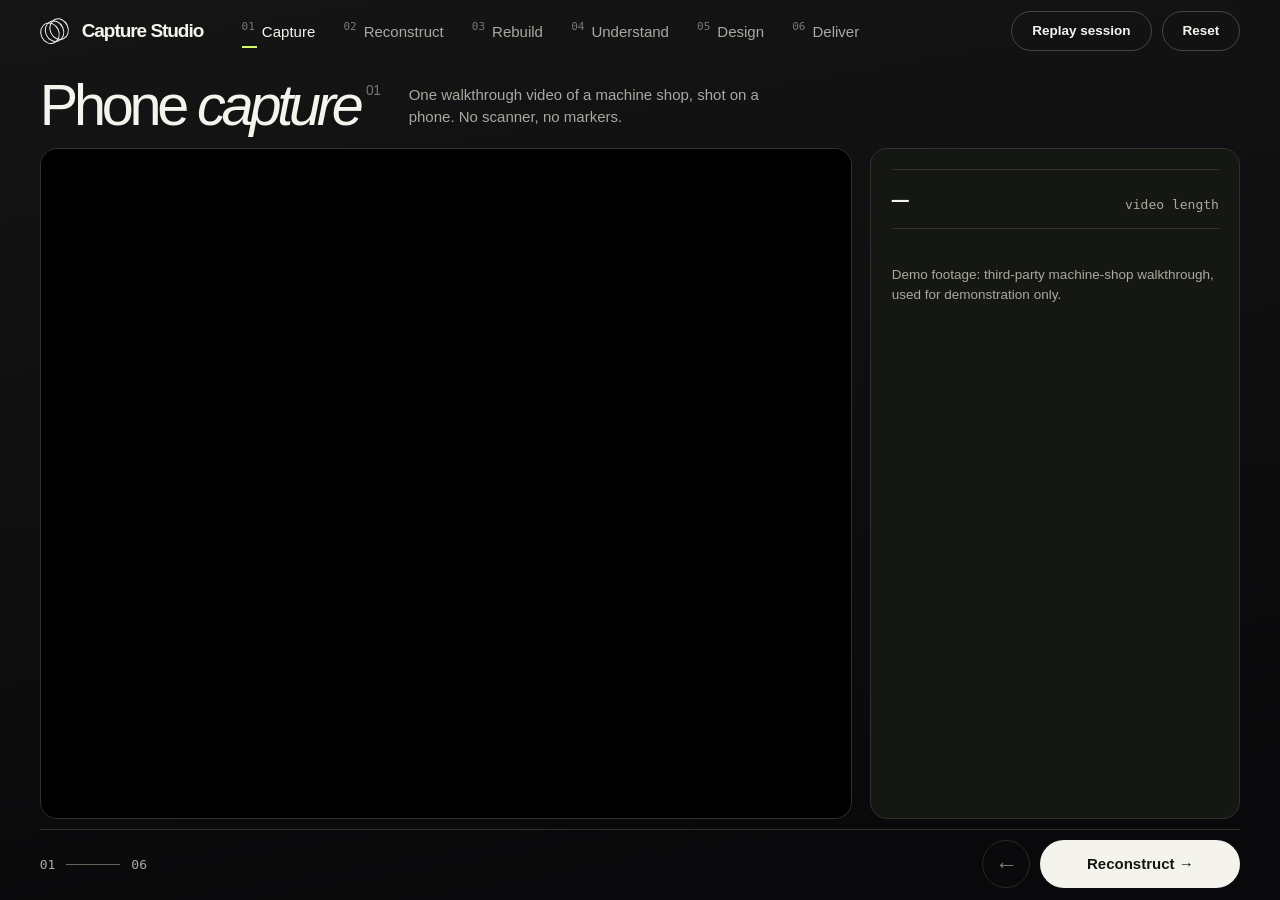
==== web/live/index.html @ 499f1ac0 "final" ====
<!doctype html>
<html lang="en">
<head>
  <meta charset="utf-8">
  <meta name="viewport" content="width=device-width, initial-scale=1">
  <meta name="color-scheme" content="dark">
  <link rel="icon" href="data:,">
  <title>Capture Studio · Live demo</title>
  <!-- Base look (tokens, masthead, wordmark, pill + round buttons, gallery controls) is the teammate's
       library.css, copied unchanged from github.com/deanhu0822/capture-studio (commit 7c7d5a0). -->
  <link rel="stylesheet" href="teammate/library.css">
  <link rel="stylesheet" href="live.css">
</head>
<body data-stage="capture">
  <header class="masthead">
    <a class="wordmark" href="#capture" aria-label="Capture Studio">
      <span class="studio-mark" aria-hidden="true"><b></b><b></b><b></b></span>
      Capture Studio
    </a>
    <nav id="stage-nav" aria-label="Demo stages">
      <a href="#capture" data-s="capture">Capture</a>
      <a href="#cloud" data-s="cloud">Reconstruct</a>
      <a href="#bim" data-s="bim">Rebuild</a>
      <a href="#explore" data-s="explore">Understand</a>
      <a href="#design" data-s="design">Design</a>
      <a href="#deliver" data-s="deliver">Deliver</a>
    </nav>
    <div class="mast-actions">
      <span id="agent-state" class="agent-state" hidden style="display:none" title="Inferred from changes in the project state"><i></i><span>Agent idle</span></span>
      <button id="btn-replay" class="button secondary" title="Replay the recorded agent session">Replay session</button>
      <button id="btn-reset" class="button secondary" title="Discard the design and refit the as-built model">Reset</button>
    </div>
  </header>

  <main id="main-content">
    <header class="stage-title">
      <h1 id="title"></h1>
      <p id="lede"></p>
    </header>

    <div class="bench">
      <section id="viewport" class="viewport" aria-label="Stage view">
        <canvas id="gl"></canvas>
        <video id="video" src="/data/site.mp4" muted playsinline loop preload="auto"></video>
        <div id="labels"></div>
        <div id="olabels"></div>
        <div id="tip" class="tip" hidden></div>
        <div id="info" class="info" hidden></div>
        <div id="viewsw" class="viewsw" role="group" aria-label="View">
          <button data-v="cloud" aria-pressed="false">Point cloud</button><button data-v="blend" aria-pressed="false">Blend</button><button data-v="model" aria-pressed="true">Model</button>
          <span class="sep"></span>
          <button id="sw-seg" aria-pressed="false">Segments</button><button id="sw-labels" aria-pressed="true">Labels</button>
        </div>
        <div id="vp-caption" class="vp-caption"><b id="vp-tag"></b><span></span></div>
        <div id="pills" class="pills">
          <span class="pill" id="p-code"><i></i>Code</span><span class="pill" id="p-safety"><i></i>Safety</span>
          <span class="pill" id="p-physics"><i></i>Physics</span><span class="pill" id="p-wishes"><i></i>Wishes</span>
        </div>
        <div id="wipe" class="wipe"><span class="wl">Scan</span><button id="wipe-knob" aria-label="Drag to compare scan and model">⟷</button><span class="wr">Model</span></div>
        <div id="vp-note" class="vp-note"></div>
        <div id="signoff" class="signoff" hidden>
          <div class="so-kicker">Sign-off needed · the agent is asking you</div>
          <p id="so-q"></p>
          <div id="so-opts" class="so-opts"></div>
          <div id="so-foot" class="so-foot"></div>
        </div>
        <div id="loading" class="loading">Loading scan…</div>
      </section>

      <aside id="inspector" class="inspector">
        <!-- 01 capture -->
        <div class="panel" data-for="capture">
          <div class="facts" id="cap-facts"></div>
          <div class="thumbs" id="thumbs"></div>
          <p class="fine">Demo footage: third-party machine-shop walkthrough, used for demonstration only.</p>
        </div>
        <!-- 02 reconstruct -->
        <div class="panel" data-for="cloud">
          <div class="facts" id="cloud-facts"></div>
          <p class="fine" id="cloud-fine"></p>
          <button class="button secondary" id="btn-recloud">↺ Replay reconstruction</button>
        </div>
        <!-- 03 rebuild -->
        <div class="panel" data-for="bim">
          <div class="facts" id="bim-facts"></div>
          <p class="fine" id="bim-fine"></p>
          <button class="button secondary" id="btn-rebim">↺ Rebuild again</button>
        </div>
        <!-- 04 understand -->
        <div class="panel" data-for="explore">
          <div class="facts" id="ex-facts"></div>
          <div class="ex-heroes" id="ex-heroes"></div>
          <p class="fine" id="ex-hint"></p>
          <div id="ex-sel" class="ex-sel"></div>
        </div>
        <!-- hero inspector (overrides the stage panel while open) -->
        <div class="panel panel-hero" id="hero">
          <div class="hero-head"><span class="mono-label">Generated 3D model · drag to orbit</span><button id="hero-close" class="link-btn">Close ×</button></div>
          <canvas id="hero-gl"></canvas>
          <h3 id="hero-title"></h3>
          <p id="hero-fn" class="fine"></p>
          <div id="hero-meta" class="hero-meta"></div>
          <div class="mono-label">Parts</div>
          <ul id="hero-parts" class="hero-parts"></ul>
          <form id="hero-form" class="brief">
            <label for="hero-prompt" class="mono-label">Edit this machine with the agent</label>
            <textarea id="hero-prompt" rows="2"></textarea>
            <div class="brief-actions"><button class="button primary" id="hero-send" type="submit">Send edit request →</button></div>
          </form>
        </div>
        <!-- 05 design -->
        <div class="panel panel-design" data-for="design">
          <form id="brief" class="brief">
            <label for="brief-text" class="mono-label">Request · click objects to reference them</label>
            <div id="mentions" class="mentions"></div>
            <textarea id="brief-text" rows="3">Add a CNC machining cell with a robot loader in the empty west bay, plus a tool rack. Keep a forklift aisle to the entrance.</textarea>
            <div id="suggest" class="suggest"></div>
            <div class="brief-actions">
              <button class="button primary big" id="btn-send" type="submit">Send to agent →</button>
              <button class="button secondary" id="btn-replay2" type="button">Replay recorded</button>
            </div>
          </form>
          <div id="hint" class="hint-card" hidden>
            <b>No agent activity yet.</b> Start the agent in a terminal:
            <code id="hint-cmd">source .venv/bin/activate &amp;&amp; python scripts/agent_gemini.py --watch --route auto</code>
            <span class="hint-actions"><button class="button secondary small" id="btn-copy" type="button">Copy command</button><button class="button secondary small" id="btn-replay3" type="button">Replay recorded instead</button></span>
          </div>
          <div id="scen-wrap" class="scen-wrap" hidden>
            <span class="mono-label">Pre-generated scenarios · instant, then replayed</span>
            <div id="scen" class="scen-row"></div>
          </div>
          <div class="tiers" title="Gemini model tiers, routed by task difficulty (agent_gemini.py --route auto)">
            <span class="mono-label">Gemini tiers · intelligence by task difficulty</span>
            <div class="tier-row">
              <span class="tier"><b>Carbon</b><small>plan · fix</small></span>
              <span class="tier"><b>Neon</b><small>edit</small></span>
              <span class="tier"><b>Argon</b><small>sign-off</small></span>
              <span class="tier"><b>Hydrogen</b><small>read · wrap up</small></span>
            </div>
          </div>
          <div class="feed-head"><span class="mono-label">Agent activity</span><span id="feed-src" class="mono-label dim"></span><button id="btn-skip" class="link-btn" hidden>Skip to end ▸▸</button></div>
          <ol id="feed" class="feed"></ol>
        </div>
        <!-- 06 deliver -->
        <div class="panel panel-deliver" data-for="deliver">
          <div class="checks" id="dl-checks"></div>
          <div class="dl-export">
            <button class="button primary big" id="btn-export">Export IFC package</button>
            <span id="export-status" class="fine"></span>
          </div>
          <ul id="files" class="files"></ul>
          <div class="mono-label">Next steps</div>
          <ol id="next" class="next"></ol>
          <div class="mono-label">Quantities · proposed work</div>
          <div id="qty" class="qty"></div>
        </div>
      </aside>
    </div>

    <footer class="controls">
      <div class="position"><span id="pos">01</span><span class="position-line" aria-hidden="true"></span><span id="pos-n">06</span></div>
      <div class="keys">← → or space</div>
      <div class="ctl-actions">
        <button id="btn-back" class="round-button" aria-label="Previous stage"><span aria-hidden="true">←</span></button>
        <button id="btn-next" class="button primary big">Next →</button>
      </div>
    </footer>
  </main>

  <div id="modal" class="modal" hidden>
    <div class="modal-card" role="dialog" aria-modal="true" aria-labelledby="modal-title">
      <h2 id="modal-title">Reset the demo?</h2>
      <p>This discards the current design and refits the as-built model from the scan (<code>fit_bim</code>, <code>reset_design: true</code>). The recorded session stays available through <em>Replay recorded session</em>.</p>
      <div class="modal-actions"><button class="button secondary" id="modal-no">Cancel</button><button class="button primary" id="modal-yes">Reset to as-built</button></div>
    </div>
  </div>
  <div id="toast" class="toast" role="status"></div>

  <script type="importmap">{ "imports": { "three": "/web/vendor/three.module.js" } }</script>
  <script type="module" src="live.js"></script>
</body>
</html>
---- web/live/teammate/library.css ----
:root {
  color-scheme: dark;
  --ink: #f4f3ec;
  --muted: #aaa99f;
  --dim: #77786f;
  --line: #30312e;
  --active-surface: #292b26;
  --ground: #090a09;
  --accent: #d6f869;
  --gutter: clamp(20px, 5.5vw, 96px);
  --photo-w: clamp(300px, 45vw, 800px);
  --photo-gap: clamp(36px, 4.8vw, 90px);
  --mono: "IBM Plex Mono", "SFMono-Regular", Consolas, monospace;
  font-family: Inter, "Helvetica Neue", Arial, sans-serif;
  background: var(--ground);
  color: var(--ink);
}
*, *::before, *::after { box-sizing: border-box; }
body { min-height: 100vh; min-height: 100svh; margin: 0; display: flex; flex-direction: column; }
[hidden] { display: none !important; }
a { color: inherit; text-decoration: none; }
button, input, select { font: inherit; }
button, summary, select { cursor: pointer; }
button { color: inherit; }
input, select { min-width: 0; }
button:disabled, select:disabled, input:disabled { opacity: .5; cursor: default; }
button:focus-visible, a:focus-visible, input:focus-visible, select:focus-visible, summary:focus-visible, .rail:focus-visible {
  outline: 2px solid var(--accent); outline-offset: 4px;
}
h1:focus, main:focus { outline: none; }
.sr-only, .skip:not(:focus) { position: absolute; width: 1px; height: 1px; padding: 0; margin: -1px; overflow: hidden; clip-path: inset(50%); white-space: nowrap; }
.skip:focus { position: fixed; z-index: 10; top: 12px; left: 16px; background: var(--ink); color: var(--ground); padding: 12px; }
.masthead, .footer { padding-inline: var(--gutter); display: flex; align-items: center; }
.masthead { min-height: 77px; gap: clamp(20px, 4vw, 75px); }
.wordmark { display: inline-flex; align-items: center; gap: 12px; font-size: 19px; font-weight: 620; letter-spacing: -.055em; white-space: nowrap; }
.studio-mark { display: block; width: 30px; height: 30px; position: relative; transform: rotate(-24deg); }
.studio-mark b { position: absolute; inset: 4px 11px 4px 0; display: block; border: 1.8px solid var(--ink); border-radius: 50%; }
.studio-mark b:nth-child(2) { transform: translateX(5px); }
.studio-mark b:nth-child(3) { transform: translateX(10px); }
.masthead nav { display: flex; gap: 28px; align-self: stretch; align-items: stretch; }
.masthead nav a { display: inline-flex; align-items: center; font-size: 13px; color: var(--muted); position: relative; white-space: nowrap; }
.masthead nav a[aria-current="page"], .masthead nav a:hover { color: var(--ink); }
.masthead nav a[aria-current="page"]::after { content: ""; height: 2px; width: 15px; background: var(--accent); position: absolute; bottom: 14px; left: 0; }
.button { display: inline-flex; align-items: center; justify-content: center; gap: 8px; border-radius: 100px; min-height: 42px; padding: 0 20px; border: 1px solid transparent; font-size: 13px; font-weight: 550; line-height: 1.2; }
.primary { background: var(--ink); color: #151613; }
.primary:hover { background: var(--accent); }
.secondary { border-color: #454640; background: transparent; color: var(--ink); }
.secondary:hover { border-color: #aaa; }
.new-capture { margin-left: auto; }
.new-capture span { font-size: 20px; line-height: .8; font-weight: 400; }
main { flex: 1; min-width: 0; }
.page-head, .inner-page { margin-inline: var(--gutter); }
.page-head, .saved-heading { display: flex; justify-content: space-between; gap: 25px; align-items: flex-end; }
.home-head { padding-top: clamp(40px, 7vh, 90px); padding-bottom: clamp(30px, 5.7vh, 64px); }
h1, h2, p { margin: 0; }
h1 { font-weight: 460; font-size: clamp(52px, 6.35vw, 104px); line-height: 1.03; letter-spacing: -.073em; }
h1 em { font-weight: 380; }
.page-head p, .inner-page h1 + p, .editor-heading p { margin-top: 14px; color: var(--muted); font-size: 15px; line-height: 1.55; }
.view-switch { display: inline-flex; border: 1px solid var(--line); border-radius: 99px; padding: 3px; flex: none; gap: 2px; align-self: flex-end; }
.view-switch button { border: 0; border-radius: 99px; padding: 8px 13px; background: transparent; color: #a9aaa1; font-size: 12px; display: flex; align-items: center; gap: 7px; }
.view-switch button[aria-pressed="true"] { background: var(--active-surface); color: var(--ink); }
.gallery-icon, .list-icon { display: inline-block; width: 12px; height: 9px; }
.gallery-icon { border: 1px solid currentColor; border-radius: 6px; }
.list-icon { height: 8px; border-block: 1px solid currentColor; position: relative; }
.list-icon::after { content: ""; position: absolute; top: 2.5px; left: 0; right: 0; border-top: 1px solid currentColor; }
.rail { display: flex; align-items: flex-start; gap: var(--photo-gap); padding: 6px calc((100% - var(--photo-w)) / 2) 5px; overflow-x: auto; scroll-snap-type: x mandatory; scrollbar-width: none; overscroll-behavior-x: contain; }
.rail::-webkit-scrollbar { display: none; }
.rail:focus-visible { outline-offset: -3px; }
.plate { width: var(--photo-w); flex: 0 0 var(--photo-w); position: relative; text-align: center; scroll-snap-align: center; }
.plate::before { content: ""; position: absolute; left: calc(var(--photo-gap) / -2); top: 25px; bottom: 48px; width: 1px; background: #41433d; }
.plate-no { display: block; width: max-content; margin-left: calc(var(--photo-gap) / -2); transform: translateX(-50%); margin-bottom: 11px; color: #b8bab0; font: 10px/1.2 var(--mono); letter-spacing: .06em; }
.plate-link { display: block; border-radius: 4px; padding-bottom: 4px; }
.cover { display: block; width: 100%; aspect-ratio: 2.12; border-radius: 100vmax; overflow: hidden; background: #252623; transform: scaleY(var(--stretch,1)); }
.cover img { display: block; height: 100%; width: 100%; object-fit: cover; transform: translateX(var(--parallax,0px)) scale(1.07); transition: filter .25s ease; }
.plate:not(.selected) .cover img { filter: brightness(.83); }
.plate-link:hover .cover img, .plate-link:focus-visible .cover img { filter: brightness(1.06); }
.plate-title { display: inline-flex; flex-wrap: wrap; align-items: baseline; justify-content: center; column-gap: .26em; margin-top: 18px; font-size: clamp(17px, 1.52vw, 27px); line-height: 1.2; text-transform: uppercase; letter-spacing: -.04em; color: #b3b4aa; }
.selected .plate-title, .plate-link:hover .plate-title { color: var(--ink); }
.open-arrow { margin-left: 3px; font-size: .77em; color: #abad9f; }
.gallery-controls { display: flex; align-items: center; justify-content: space-between; margin: clamp(24px, 4.2vh, 54px) var(--gutter) clamp(26px, 5vh, 64px); padding-top: 18px; border-top: 1px solid var(--line); }
.position { color: var(--muted); font: 12px/1 var(--mono); display: inline-flex; align-items: center; gap: 11px; }
#position { color: var(--ink); }
.position-line { width: 54px; height: 1px; background: #62645a; }
.gallery-actions { display: flex; gap: 8px; align-items: center; }
.play { border: 0; background: none; display: flex; align-items: center; gap: 8px; color: var(--muted); padding: 12px; margin-right: 8px; font-size: 13px; }
.play:hover { color: var(--ink); }
.play-icon { width: 0; height: 0; border-top: 4px solid transparent; border-bottom: 4px solid transparent; border-left: 6px solid currentColor; }
.play[aria-pressed="true"] .play-icon { width: 7px; height: 9px; border: none; border-inline: 2px solid currentColor; }
.round-button { width: 44px; height: 44px; border: 1px solid #484a43; background: transparent; border-radius: 50%; padding: 0; display: grid; place-items: center; font-size: 23px; line-height: 1; }
.round-button:hover { background: var(--ink); border-color: var(--ink); color: var(--ground); }
.footer { min-height: 62px; border-top: 1px solid var(--line); justify-content: space-between; gap: 20px; font-size: 11px; color: #a7a89e; }
.footer a:hover { color: var(--ink); text-decoration: underline; }
.collection-index { margin: 0 var(--gutter) 48px; }
.index-row, .record-row { display: flex; gap: 20px; align-items: center; padding: 15px 2px; min-height: 68px; border-top: 1px solid var(--line); }
.index-row:last-child, .record-row:last-child { border-bottom: 1px solid var(--line); }
.index-row:hover, .record-row:hover { background: #131511; }
.index-num, .count, .record-meta { font: 11px/1.4 var(--mono); color: var(--muted); }
.index-row img { width: 106px; aspect-ratio: 2.1; border-radius: 99px; object-fit: cover; }
.index-name { font-size: clamp(17px,2vw,32px); letter-spacing: -.04em; }
.row-arrow { flex: none; margin-left: auto; color: var(--muted); font-size: 21px; }
.inner-page { padding-block: 36px 55px; }
.back { display: inline-block; margin-bottom: 32px; font-size: 13px; color: var(--muted); }
.back:hover { color: var(--ink); }
.collection-intro { display: flex; align-items: center; gap: 30px; justify-content: space-between; margin-bottom: 48px; }
.collection-intro h1 { max-width: 16ch; font-size: clamp(43px, 5.2vw, 82px); }
.collection-intro p { max-width: 54ch; }
.collection-intro img { width: 29%; max-width: 390px; aspect-ratio: 2.12; object-fit: cover; border-radius: 99em; }
.section-heading { display: flex; gap: 14px; align-items: center; margin-bottom: 18px; }
h2 { font-size: 23px; font-weight: 500; letter-spacing: -.04em; }
.saved-heading { margin-block: 20px 40px; }
.search { display: flex; gap: 8px; align-items: center; border: 1px solid #474941; border-radius: 99px; padding: 9px 14px; }
.search input { background: none; border: 0; color: var(--ink); width: 175px; font-size: 14px; }
.empty { padding: 30px 0; border-block: 1px solid var(--line); }
.empty p { color: var(--muted); margin: 0 0 18px; line-height: 1.5; }
.record-thumb { width: 82px; height: 52px; object-fit: cover; border-radius: 6px; background: #282a24; }
.record-body { display: grid; gap: 5px; min-width: 0; }
.record-title { font-size: 18px; font-weight: 500; overflow-wrap: anywhere; }
.record-meta { font-size: 11px; }
.record-time { color: var(--muted); font-size: 12px; margin-left: auto; white-space: nowrap; }
.record-row .row-arrow { margin-left: 5px; }
.editor { max-width: 990px; }
.editor h1 { font-size: clamp(46px,5vw,74px); }
.editor-heading { margin-bottom: 25px; }
.settings-grid, .measurement-grid { display: grid; gap: 16px; margin-block: 13px; }
.settings-grid { grid-template-columns: repeat(2,minmax(0,1fr)); }
.measurement-grid { grid-template-columns: 2fr 1fr 1fr; }
.editor label { display: grid; align-content: start; gap: 7px; color: #d6d8cd; font-size: 13px; }
.editor input, .editor select { border: 1px solid #484b41; border-radius: 7px; background: #161813; padding: 10px 12px; color: var(--ink); font-size: 14px; width: 100%; }
.editor input[type="file"] { padding: 7px; }
.editor input::file-selector-button { border: 0; padding: 5px 11px; border-radius: 4px; background: #32352b; color: var(--ink); margin-right: 9px; }
.hint, details p { color: var(--muted); font-size: 13px; line-height: 1.55; }
.editor details { border-block: 1px solid var(--line); padding-block: 14px; font-size: 13px; margin-block: 20px; }
.editor details p { margin-top: 10px; max-width: 90ch; }
.mark-tools, .edit-actions { display: flex; gap: 12px; flex-wrap: wrap; align-items: end; }
.mark-tools { margin: 16px 0; }
canvas { display: block; width: auto; height: auto; max-width: 100%; max-height: 65vh; cursor: crosshair; }
.edit-actions { margin-top: 23px; align-items: center; }
#status { font-size: 13px; color: var(--muted); line-height: 1.4; }
@media (min-width: 721px) and (max-height: 820px) {
  :root { --photo-w: min(45vw,83vh); }
  .masthead { min-height: 64px; }
  .home-head { padding-block: clamp(20px,4.4vh,36px) 22px; }
  .home-head h1 { font-size: clamp(56px,5.9vw,84px); }
  .home-head p { margin-top: 9px; }
  .gallery-controls { margin-block: 19px 23px; padding-top: 12px; }
  .footer { min-height: 50px; }
}
@media (max-width: 720px) {
  :root { --photo-w: min(76vw, 520px); --photo-gap: 28px; }
  .masthead { min-height: 64px; gap: 18px; flex-wrap: wrap; padding-block: 13px 0; }
  .wordmark { font-size: 17px; gap: 8px; }
  .masthead nav { order: 3; flex-basis: 100%; align-items: center; gap: 20px; }
  .masthead nav a { padding: 2px 0 12px; }
  .masthead nav a[aria-current="page"]::after { bottom: 0; }
  .new-capture { min-height: 36px; padding-inline: 13px; font-size: 12px; }
  .home-head { flex-direction: column; align-items: flex-start; gap: 20px; padding-block: 35px 23px; }
  .view-switch { align-self: flex-start; }
  .page-head p, .inner-page h1 + p { font-size: 14px; }
  .plate-no { font-size: 9px; }
  .plate-title { margin-top: 13px; }
  .gallery-controls { margin-top: 24px; }
  .index-row, .record-row { gap: 12px; }
  .index-row img { width: 62px; }
  .footer { min-height: 58px; font-size: 10px; }
  .saved-heading, .collection-intro { flex-direction: column; align-items: flex-start; }
  .collection-intro { gap: 16px; margin-bottom: 28px; }
  .collection-intro img { width: 60%; }
  .record-time { display: none; }
  .record-row .row-arrow { margin-left: auto; }
  .measurement-grid, .settings-grid { grid-template-columns: 1fr 1fr; }
  .measurement-grid label:first-child, .files-grid label { grid-column: 1 / -1; }
}
@media (max-width: 390px) {
  .settings-grid { grid-template-columns: 1fr; }
  .footer { flex-wrap: wrap; padding-block: 12px; gap: 8px; }
  .index-row img { width: 48px; }
}
@media (prefers-reduced-motion: reduce) {
  .cover, .cover img { transform: none; transition: none; }
}

.asset-tools,.asset-sources {display:flex;align-items:center;gap:14px;flex-wrap:wrap;margin:16px 0}
.asset-tools select {background:#181a17;color:var(--ink);border:1px solid var(--line);border-radius:6px;padding:8px}
.asset-format {font:12px var(--mono);color:var(--muted);overflow-wrap:anywhere}
.asset-sources {display:block;margin:0 0 12px;padding:5px 0;color:var(--muted);font-size:13px}
.asset-sources button {margin:7px 7px 0 0}
#saved-records .record-title {overflow-wrap:anywhere}
---- web/live/live.css ----
/* Capture Studio · live demo console.
   Sits on top of teammate/library.css (copied unchanged from github.com/deanhu0822/capture-studio):
   same tokens (--ink, --muted, --line, --accent lime), wordmark, pill buttons, round buttons, mono labels.
   Sizes are bumped for a projector / screen share. */
:root {
  --gutter: clamp(20px, 3.1vw, 60px);
  --panel: #151713;
  --stage: #121611;
  --ok: #d6f869;          /* teammate accent */
  --cyan: #67c8dc;        /* teammate stage icon colour */
  --mint: #abddbc;        /* teammate editable-object box */
  --bad: #ff6f61;
  --hold: #f4bf4f;
  --ease: cubic-bezier(.2, .75, .25, 1);
}
html, body { height: 100%; }
body { height: 100svh; overflow: hidden; background: linear-gradient(170deg, #151516, #09090b 88%); }
main { display: flex; flex-direction: column; min-height: 0; flex: 1; }
code { font: .92em var(--mono); color: var(--ink); }

/* ---------------------------------------------------------------- masthead */
.masthead { min-height: 72px; gap: clamp(20px, 3vw, 56px); }
.masthead nav { gap: clamp(18px, 2.2vw, 36px); }
.masthead nav a { font-size: 15px; gap: 7px; }
.masthead nav a::before { content: attr(data-n); font: 11px var(--mono); color: var(--dim); align-self: center; transform: translateY(-5px); }
.masthead nav a.done { color: #cfcfc6; }
.mast-actions { margin-left: auto; display: flex; align-items: center; gap: 10px; }
.mast-actions .button { min-height: 40px; font-size: 13.5px; }
.agent-state { display: inline-flex; align-items: center; gap: 9px; padding: 9px 15px; border: 1px solid var(--line); border-radius: 99px;
  font-size: 13.5px; color: var(--muted); white-space: nowrap; margin-right: 6px; }
.agent-state i { width: 9px; height: 9px; border-radius: 50%; background: #4a4c46; transition: background .3s, box-shadow .3s; }
.agent-state.working { color: var(--ink); border-color: #d6f86966; }
.agent-state.working i { background: var(--ok); box-shadow: 0 0 10px var(--ok); animation: beat 1.2s ease-in-out infinite; }
.agent-state.waiting { color: var(--ink); border-color: #f4bf4f77; }
.agent-state.waiting i { background: var(--hold); box-shadow: 0 0 10px var(--hold); }
.agent-state.missing { color: var(--ink); border-color: #ff6f6166; }
.agent-state.missing i { background: var(--bad); }
.agent-state.replay i { background: var(--cyan); box-shadow: 0 0 10px var(--cyan); }
@keyframes beat { 50% { opacity: .35; } }

/* ---------------------------------------------------------------- stage title (teammate h1: tight, italic em) */
.stage-title { margin: clamp(6px, 1.6vh, 22px) var(--gutter) clamp(12px, 2vh, 24px); display: flex; align-items: flex-end; gap: 28px; min-height: 0; }
.stage-title h1 { font-size: clamp(40px, min(4.5vw, 7.6vh), 86px); white-space: nowrap; }
.stage-title h1 sup { font-size: .24em; letter-spacing: -.02em; color: var(--dim); margin-left: .45em; vertical-align: top; position: relative; top: .5em; font-weight: 500; }
.stage-title p { color: var(--muted); font-size: clamp(15px, 1.05vw, 19px); line-height: 1.45; max-width: 46ch; padding-bottom: .55em; }
.stage-title h1.fresh, .stage-title p.fresh { animation: rise .55s var(--ease); }
@keyframes rise { from { opacity: 0; transform: translateY(12px); } to { opacity: 1; transform: none; } }

/* ---------------------------------------------------------------- bench: viewport | inspector (teammate workbench) */
.bench { flex: 1; min-height: 0; display: grid; grid-template-columns: minmax(0, 1fr) clamp(370px, 27vw, 510px); gap: 18px; margin-inline: var(--gutter); }
.viewport { position: relative; overflow: hidden; border: 1px solid var(--line); border-radius: 17px; min-height: 0;
  background: radial-gradient(120% 90% at 50% 35%, #1d2620 0%, #121611 55%, #0c0e0c 100%); }
#gl { position: absolute; inset: 0; width: 100%; height: 100%; max-height: none; max-width: none; display: block; cursor: default; }
#video { position: absolute; z-index: 3; background: #000; transition: all .9s var(--ease); object-fit: cover;
  left: 0; top: 0; width: 100%; height: 100%; border-radius: 0; }
body[data-stage="cloud"] #video { left: 18px; top: auto; bottom: 18px; width: clamp(220px, 19%, 340px); height: auto; aspect-ratio: 16 / 9.08;
  border-radius: 12px; box-shadow: 0 14px 40px #000c; border: 1px solid #ffffff22; }
body:not([data-stage="capture"]):not([data-stage="cloud"]) #video { opacity: 0; pointer-events: none; left: 18px; top: auto; bottom: 18px; width: 240px; height: 135px; }

.loading { position: absolute; inset: 0; display: grid; place-items: center; color: var(--muted); font: 14px var(--mono); z-index: 2; pointer-events: none; transition: opacity .4s; }
.loading.off { opacity: 0; }

.vp-caption { position: absolute; z-index: 5; top: 16px; left: 16px; display: flex; align-items: center; gap: 10px; max-width: calc(100% - 32px);
  padding: 7px 18px 7px 7px; border-radius: 99px; background: #0b0c0bd0; border: 1px solid var(--line); backdrop-filter: blur(8px);
  font-size: clamp(15px, 1vw, 18px); font-weight: 520; letter-spacing: -.01em; white-space: nowrap; transition: opacity .3s; }
.vp-caption b { font: 600 11.5px/1 var(--mono); letter-spacing: .02em; padding: 6px 10px; border-radius: 99px; background: var(--ink); color: #151613; }
.vp-caption span { overflow: hidden; text-overflow: ellipsis; display: block; min-width: 0; }
.vp-caption span.fresh { animation: rise .45s var(--ease); }
.vp-caption:has(span:empty) { opacity: 0; }
body[data-stage="capture"] .vp-caption { opacity: 0; }
body:not([data-stage="design"]):not([data-stage="deliver"]) .pills { opacity: 0; pointer-events: none; }
body[data-stage="design"] .vp-caption, body[data-stage="deliver"] .vp-caption { max-width: calc(100% - 500px); }

.pills { position: absolute; z-index: 5; top: 16px; right: 16px; display: flex; gap: 8px; transition: opacity .3s; }
.pill { display: inline-flex; align-items: center; gap: 8px; padding: 8px 14px; border-radius: 99px; border: 1px solid var(--line);
  background: #0b0c0bd0; color: var(--muted); font-size: 14px; font-weight: 560; backdrop-filter: blur(8px); }
.pill i { width: 9px; height: 9px; border-radius: 50%; background: #4a4c46; transition: background .3s, box-shadow .3s; }
.pill.ok { color: var(--ink); } .pill.ok i { background: var(--ok); box-shadow: 0 0 10px var(--ok); }
.pill.bad { color: var(--ink); border-color: #ff6f6177; } .pill.bad i { background: var(--bad); box-shadow: 0 0 10px var(--bad); }
.pill.hold { color: var(--ink); border-color: #f4bf4f77; } .pill.hold i { background: var(--hold); box-shadow: 0 0 10px var(--hold); }
.pill.flip { animation: flip .6s var(--ease); }
@keyframes flip { 35% { transform: scale(1.13); } }

#labels { position: absolute; inset: 0; pointer-events: none; z-index: 4; overflow: hidden; }
.label { position: absolute; transform: translate(-50%, -50%); font-size: 15px; font-weight: 600; text-align: center; letter-spacing: -.02em;
  text-shadow: 0 1px 6px #000, 0 0 2px #000; white-space: nowrap; animation: rise .5s var(--ease); }
.label small { display: block; font: 12px var(--mono); color: #d0d0c8; }
body:not([data-stage="design"]):not([data-stage="deliver"]) #labels { display: none; }

.wipe { position: absolute; z-index: 5; top: 0; bottom: 0; width: 2px; margin-left: -1px; background: var(--ink); box-shadow: 0 0 14px #fff8; opacity: 0; pointer-events: none; transition: opacity .3s; }
.wipe.on { opacity: 1; }
.wipe span { position: absolute; top: 70px; font: 600 12px var(--mono); padding: 6px 11px; border-radius: 99px; background: #0b0c0bd0; border: 1px solid var(--line); white-space: nowrap; }
.wipe .wl { right: 14px; } .wipe .wr { left: 14px; color: var(--ok); }
.wipe button { position: absolute; top: 50%; left: 50%; transform: translate(-50%, -50%); width: 46px; height: 46px; border-radius: 50%; border: 0;
  background: var(--ink); color: #151613; font-size: 20px; pointer-events: auto; cursor: ew-resize; box-shadow: 0 6px 20px #000a; }
.wipe:not(.on) button { pointer-events: none; }

.vp-note { position: absolute; z-index: 5; right: 16px; bottom: 14px; font: 12.5px var(--mono); color: var(--muted); text-align: right;
  background: #0b0c0bb0; padding: 6px 11px; border-radius: 99px; pointer-events: none; }
.vp-note:empty { display: none; }

/* sign-off card: the human-in-the-loop moment, big and central */
.signoff { position: absolute; z-index: 8; left: 50%; bottom: 78px; transform: translateX(-50%); width: min(720px, calc(100% - 40px));
  padding: 22px 26px 20px; border-radius: 17px; background: #17150ef2; border: 1px solid var(--hold); box-shadow: 0 24px 70px #000d;
  animation: pop .55s var(--ease); }
@keyframes pop { from { opacity: 0; transform: translate(-50%, 18px) scale(.97); } to { opacity: 1; transform: translate(-50%, 0); } }
.so-kicker { font: 600 12.5px var(--mono); color: var(--hold); margin-bottom: 9px; }
.signoff p { font-size: clamp(18px, 1.25vw, 23px); line-height: 1.35; letter-spacing: -.02em; margin-bottom: 16px; }
.so-opts { display: flex; gap: 10px; flex-wrap: wrap; }
.so-opts .button { min-height: 50px; padding: 0 26px; font-size: 16px; }
.so-opts .button.primary { background: var(--hold); color: #17150e; }
.so-opts .button.primary:hover { background: var(--ok); }
.so-opts .button.hit { transform: scale(.95); }
.so-foot { margin-top: 10px; font-size: 13px; color: var(--muted); min-height: 1em; }
.so-foot:empty { display: none; }

/* ---------------------------------------------------------------- inspector (teammate .inspector) */
.inspector { background: var(--panel); border: 1px solid var(--line); border-radius: 17px; padding: clamp(18px, 1.6vw, 30px); min-height: 0; overflow: hidden; display: flex; flex-direction: column; }
.panel { display: none; flex-direction: column; gap: clamp(14px, 2vh, 22px); min-height: 0; flex: 1; }
body[data-stage="capture"] .panel[data-for="capture"], body[data-stage="cloud"] .panel[data-for="cloud"], body[data-stage="bim"] .panel[data-for="bim"],
body[data-stage="explore"] .panel[data-for="explore"], body[data-stage="design"] .panel[data-for="design"], body[data-stage="deliver"] .panel[data-for="deliver"] { display: flex; animation: rise .45s var(--ease); }
.mono-label { font: 12.5px/1.4 var(--mono); color: var(--muted); }
.mono-label.dim { color: var(--dim); }
.fine { color: var(--muted); font-size: 13.5px; line-height: 1.5; }
.panel > .button { align-self: flex-start; }

.facts { display: grid; gap: 0; }
.fact { display: flex; align-items: baseline; justify-content: space-between; gap: 14px; padding: clamp(10px, 1.5vh, 16px) 0; border-top: 1px solid var(--line); }
.fact:last-child { border-bottom: 1px solid var(--line); }
.fact b { font-size: clamp(28px, min(2.4vw, 4.4vh), 46px); font-weight: 460; letter-spacing: -.055em; line-height: 1; font-variant-numeric: tabular-nums; white-space: nowrap; }
.fact b small { font-size: .5em; letter-spacing: -.02em; color: var(--muted); margin-left: .2em; font-weight: 450; }
.fact span { font: 13px/1.35 var(--mono); color: var(--muted); text-align: right; }
.fact.hl b { color: var(--ok); }

.thumbs { display: grid; grid-template-columns: repeat(3, 1fr); gap: 10px; }
.thumbs button { border: 0; padding: 0; background: #252623; border-radius: 99em; overflow: hidden; aspect-ratio: 2.12; display: block; }
.thumbs img { width: 100%; height: 100%; object-fit: cover; display: block; filter: brightness(.85); transition: filter .25s; }
.thumbs button:hover img { filter: brightness(1.06); }

/* design panel */
.panel-design { gap: clamp(12px, 1.6vh, 18px); }
.brief { display: grid; gap: 9px; }
.brief textarea { resize: none; width: 100%; border: 1px solid #474c43; border-radius: 12px; background: #0e100e; color: var(--ink);
  padding: 12px 14px; font: 16px/1.45 Inter, "Helvetica Neue", Arial, sans-serif; letter-spacing: -.01em; }
.brief textarea:focus { outline: 2px solid var(--accent); outline-offset: 1px; }
.brief-actions { display: flex; gap: 10px; flex-wrap: wrap; }
.button.big { min-height: 48px; padding: 0 24px; font-size: 15px; }
.button.small { min-height: 34px; padding: 0 14px; font-size: 12.5px; }
.button:disabled { opacity: .45; }
.brief.sent textarea { color: var(--muted); }

.hint-card { border: 1px solid #ff6f6166; background: #1c1210; border-radius: 12px; padding: 12px 14px; font-size: 14px; line-height: 1.45; display: grid; gap: 8px; }
.hint-card code { display: block; padding: 8px 10px; background: #0b0c0b; border-radius: 7px; font-size: 12.5px; overflow-wrap: anywhere; user-select: all; }
.hint-actions { display: flex; gap: 8px; flex-wrap: wrap; }

.tiers { display: grid; gap: 8px; }
.tier-row { display: grid; grid-template-columns: repeat(4, 1fr); gap: 6px; }
.tier { display: grid; gap: 2px; padding: 8px 10px; border: 1px solid var(--line); border-radius: 12px; background: #10120f; }
.tier b { font-size: 14px; font-weight: 600; letter-spacing: -.02em; }
.tier small { font: 11px var(--mono); color: var(--muted); }
.tier:first-child b { color: var(--ok); }

.feed-head { display: flex; align-items: baseline; gap: 10px; margin-bottom: -6px; }
.link-btn { margin-left: auto; border: 0; background: none; color: var(--ink); font-size: 13px; padding: 0; text-decoration: underline; text-underline-offset: 3px; }
.feed { list-style: none; margin: 0; padding: 0; overflow-y: auto; min-height: 0; flex: 1; scrollbar-width: thin; scrollbar-color: #3a3c37 transparent; mask-image: linear-gradient(transparent 0, #000 22px); }
.feed:empty::before { content: attr(data-empty); display: block; color: var(--dim); font-size: 14px; line-height: 1.5; padding: 16px 0; }
.feed li { display: grid; grid-template-columns: 22px 1fr auto; gap: 10px; align-items: baseline; padding: 9px 2px; border-top: 1px solid var(--line); font-size: 15px; line-height: 1.35; animation: rise .4s var(--ease); }
.feed li:first-child { border-top: 0; }
.feed li i { width: 9px; height: 9px; border-radius: 50%; background: #5c5e57; justify-self: center; transform: translateY(-1px); }
.feed li small { font: 11.5px var(--mono); color: var(--dim); white-space: nowrap; }
.feed li.now { color: var(--ink); }
.feed li.now i { background: var(--ink); box-shadow: 0 0 0 4px #f4f3ec22; }
.feed li.ok i { background: var(--ok); } .feed li.bad i { background: var(--bad); } .feed li.hold i { background: var(--hold); }
.feed li.you { color: var(--ink); } .feed li.you i { background: var(--cyan); }
.feed li.you span::before { content: "You · "; color: var(--cyan); font-weight: 600; }
.feed li.ask span::before { content: "Agent asks · "; color: var(--hold); font-weight: 600; }
.feed li.ask i { background: var(--hold); }
.feed li.note { color: var(--muted); font-style: italic; }
.feed li.done span { color: #c9c9c0; }

/* deliver panel */
.panel-deliver { overflow-y: auto; scrollbar-width: thin; scrollbar-color: #3a3c37 transparent; gap: 14px; }
.checks { display: flex; flex-wrap: wrap; gap: 8px; }
.checks .pill { background: #10120f; }
.dl-export { display: flex; align-items: center; gap: 14px; flex-wrap: wrap; }
.files { list-style: none; margin: 0; padding: 0; display: grid; gap: 0; }
.files:empty { display: none; }
.files li a { display: flex; align-items: center; gap: 12px; padding: 10px 2px; border-top: 1px solid var(--line); font-size: 15px; }
.files li:last-child a { border-bottom: 1px solid var(--line); }
.files li a:hover { background: #1b1d18; }
.files li a b { font: 600 11px var(--mono); padding: 4px 8px; border-radius: 99px; background: var(--ink); color: #151613; min-width: 54px; text-align: center; }
.files li a small { margin-left: auto; font: 12px var(--mono); color: var(--muted); }
.next { margin: 0; padding-left: 22px; display: grid; gap: 8px; }
.next li { font-size: 15px; line-height: 1.35; }
.next li small { display: block; font: 12px var(--mono); color: var(--muted); margin-top: 2px; }
.next:empty::before { content: "No next steps published yet."; color: var(--dim); font-size: 14px; margin-left: -22px; }
.qty { display: grid; gap: 0; }
.qty .row { display: flex; justify-content: space-between; gap: 10px; padding: 6px 0; border-top: 1px solid var(--line); font-size: 14px; }
.qty .row span { font: 13px var(--mono); color: var(--muted); }
.qty .total { font-size: clamp(26px, 2vw, 38px); letter-spacing: -.05em; font-weight: 460; padding: 2px 0 8px; }
.qty .total small { font-size: 13px; letter-spacing: 0; color: var(--muted); margin-left: 8px; font: 12.5px var(--mono); }

/* ---------------------------------------------------------------- bottom controls (teammate gallery controls) */
.controls { display: flex; align-items: center; justify-content: space-between; gap: 20px; margin: 14px var(--gutter) 16px; padding-top: 14px; border-top: 1px solid var(--line); }
.controls .position { font-size: 13px; }
.keys { font: 12px var(--mono); color: var(--dim); }
.ctl-actions { display: flex; gap: 10px; align-items: center; }
.ctl-actions .round-button { width: 48px; height: 48px; }
#btn-next { min-width: 200px; }

/* ---------------------------------------------------------------- modal + toast */
.modal { position: fixed; inset: 0; z-index: 50; background: #000a; display: grid; place-items: center; backdrop-filter: blur(4px); }
.modal-card { width: min(560px, calc(100% - 40px)); background: var(--panel); border: 1px solid var(--line); border-radius: 17px; padding: 30px; display: grid; gap: 16px; }
.modal-card p { color: var(--muted); line-height: 1.55; font-size: 15px; }
.modal-actions { display: flex; justify-content: flex-end; gap: 10px; }
.toast { position: fixed; z-index: 60; left: 50%; bottom: 92px; transform: translate(-50%, 10px); padding: 11px 20px; border-radius: 99px; background: var(--ink); color: #151613;
  font-size: 14px; font-weight: 560; opacity: 0; pointer-events: none; transition: all .3s var(--ease); }
.toast.on { opacity: 1; transform: translate(-50%, 0); }
.toast.bad { background: var(--bad); }

@media (max-height: 940px) {
  .masthead { min-height: 62px; }
  .stage-title { margin-bottom: 12px; }
  .tier { padding: 6px 9px; }
  .feed li { padding: 7px 2px; font-size: 14px; }
  .controls { margin-block: 10px 12px; padding-top: 10px; }
}
@media (max-width: 1280px) {
  .keys { display: none; }
  .agent-state { display: none; }
}
@media (prefers-reduced-motion: reduce) { *, *::before, *::after { animation: none !important; transition: none !important; } }

/* ---------------------------------------------------------------- explore: view switch, tooltip, info card, object labels */
.viewsw { position: absolute; z-index: 6; left: 16px; bottom: 16px; display: inline-flex; align-items: center; gap: 2px; padding: 4px; border: 1px solid var(--line);
  border-radius: 99px; background: #0b0c0bd8; backdrop-filter: blur(8px); }
.viewsw button { border: 0; border-radius: 99px; padding: 9px 15px; background: transparent; color: #b4b5ab; font-size: 14px; font-weight: 520; }
.viewsw button[aria-pressed="true"] { background: var(--active-surface); color: var(--ink); }
.viewsw #sw-seg[aria-pressed="true"], .viewsw #sw-labels[aria-pressed="true"] { color: var(--ok); background: transparent; box-shadow: inset 0 0 0 1px #d6f86955; }
.viewsw .sep { width: 1px; height: 20px; background: var(--line); margin: 0 6px; }
body:not([data-stage="explore"]):not([data-stage="design"]):not([data-stage="deliver"]) .viewsw { display: none; }
body[data-stage="deliver"] .viewsw #sw-seg { display: none; }

.tip { position: absolute; z-index: 7; pointer-events: none; display: flex; align-items: baseline; gap: 8px; padding: 8px 13px; border-radius: 10px;
  background: #0b0c0bec; border: 1px solid #ffffff2a; font-size: 15px; box-shadow: 0 10px 30px #0009; max-width: 320px; }
.tip b { font-weight: 600; letter-spacing: -.01em; white-space: nowrap; overflow: hidden; text-overflow: ellipsis; }
.tip small { font: 12px var(--mono); color: var(--muted); }
.chip { display: inline-flex; align-items: center; font: 600 11px/1 var(--mono); padding: 5px 8px; border-radius: 99px; border: 1px solid var(--line); color: var(--muted); white-space: nowrap; }
.chip.lime { color: var(--ok); border-color: #d6f86955; }
.chip.hero { color: #151613; background: var(--cyan); border-color: var(--cyan); }

.info { position: absolute; z-index: 7; left: 16px; top: 66px; width: min(380px, calc(100% - 32px)); max-height: calc(100% - 150px); overflow: auto;
  padding: 18px 20px; border-radius: 17px; background: #121410f2; border: 1px solid var(--line); box-shadow: 0 20px 60px #000c; animation: rise .35s var(--ease); }
.info h3 { margin: 10px 0 6px; font-size: 26px; font-weight: 500; letter-spacing: -.045em; line-height: 1.1; padding-right: 20px; }
.info p { color: #d4d4cb; font-size: 15px; line-height: 1.45; margin: 0 0 10px; }
.info-kicker { display: flex; flex-wrap: wrap; gap: 6px; }
.info dl { display: grid; grid-template-columns: auto 1fr; gap: 5px 14px; margin: 8px 0 0; font-size: 14px; }
.info dt { font: 12px/1.6 var(--mono); color: var(--muted); }
.info dd { margin: 0; text-align: right; font-variant-numeric: tabular-nums; overflow-wrap: anywhere; }
.info-x { position: absolute; top: 10px; right: 12px; border: 0; background: none; color: var(--muted); font-size: 22px; line-height: 1; }
.info-x:hover { color: var(--ink); }
.info-more { margin-top: 10px; font-size: 13px; color: var(--muted); }
.info-actions { display: flex; gap: 8px; flex-wrap: wrap; margin-top: 14px; }
.info-actions:empty { display: none; }

#olabels { position: absolute; inset: 0; pointer-events: none; z-index: 4; overflow: hidden; }
.olabel { position: absolute; transform: translate(-50%, -100%); padding: 4px 9px; border-radius: 8px; background: #0b0c0bc8; border: 1px solid #ffffff1c;
  font-size: 13.5px; font-weight: 560; letter-spacing: -.01em; white-space: nowrap; transition: opacity .25s; max-width: 300px; }
.olabel small { display: block; font-weight: 400; font-size: 12px; color: #cfcfc6; white-space: normal; max-width: 280px; margin-top: 2px; line-height: 1.3; }
.olabel.on { border-color: var(--ok); z-index: 2; background: #0b0c0bf0; }
.olabel.hide { opacity: 0; }

/* understand panel */
.ex-heroes { display: grid; gap: 8px; }
.ex-heroes:empty { display: none; }
.hero-btn { display: flex; align-items: center; gap: 10px; padding: 12px 14px; border-radius: 12px; border: 1px solid var(--line); background: #10120f; font-size: 15px; text-align: left; }
.hero-btn:hover { border-color: var(--cyan); }
.hero-btn b { margin-left: auto; font-weight: 400; color: var(--muted); }
.ex-sel { display: grid; gap: 10px; }
.ex-sel .button { justify-self: start; }

/* hero inspector */
.panel-hero { gap: 10px; overflow-y: auto; scrollbar-width: thin; }
body.hero-open .panel { display: none !important; }
body.hero-open #hero { display: flex !important; animation: rise .45s var(--ease); }
.hero-head { display: flex; align-items: baseline; }
#hero-gl { max-height: none; width: 100%; aspect-ratio: 1.45; flex: none; border-radius: 12px; background: radial-gradient(100% 90% at 50% 40%, #1d2620, #0e110e); border: 1px solid var(--line); cursor: grab; }
.panel-hero h3 { margin: 4px 0 0; font-size: clamp(24px, 1.7vw, 32px); font-weight: 500; letter-spacing: -.045em; line-height: 1.1; }
.hero-meta { display: flex; flex-wrap: wrap; gap: 6px; }
.hero-parts { list-style: none; margin: 0; padding: 0; display: grid; gap: 0; }
.hero-parts li { display: flex; align-items: center; gap: 10px; padding: 7px 0; border-top: 1px solid var(--line); font-size: 14.5px; animation: rise .4s var(--ease); }
.hero-parts li i { width: 10px; height: 10px; border-radius: 3px; flex: none; }
.hero-parts li small { margin-left: auto; font: 12px var(--mono); color: var(--muted); }
.hero-parts li.empty { color: var(--dim); }

/* mentions + suggestions + scenarios */
.mentions { display: flex; flex-wrap: wrap; gap: 6px; }
.mentions:empty { display: none; }
.mention { display: inline-flex; align-items: center; gap: 4px; padding: 5px 6px 5px 11px; border-radius: 99px; background: #23281c; border: 1px solid #d6f86966; color: var(--ok); font: 600 13px var(--mono); }
.mention button { border: 0; background: none; color: inherit; font-size: 16px; line-height: 1; padding: 0 4px; opacity: .7; }
.mention button:hover { opacity: 1; }
.ex-sel .mention { padding-right: 11px; }
.suggest { display: flex; flex-wrap: wrap; gap: 6px; }
.suggest:empty { display: none; }
.sugg { border: 1px dashed #5a5c54; background: transparent; color: var(--ink); border-radius: 99px; padding: 7px 13px; font-size: 13.5px; text-align: left; }
.sugg:hover { border-style: solid; border-color: var(--ok); color: var(--ok); }
.scen-wrap { display: grid; gap: 8px; }
.scen-row { display: flex; flex-wrap: wrap; gap: 6px; }
.scen { display: grid; gap: 2px; text-align: left; padding: 8px 12px; border-radius: 12px; border: 1px solid var(--line); background: #10120f; }
.scen b { font-size: 14px; font-weight: 600; letter-spacing: -.02em; }
.scen small { font: 11px var(--mono); color: var(--muted); }
.scen:hover { border-color: #888; }
.scen.on { border-color: var(--ok); }
.scen.on b { color: var(--ok); }
.scen.busy { opacity: .6; }
@media (max-height: 940px) {
  .tiers .mono-label { display: none; }
  .tier small { display: none; }
  .brief textarea { font-size: 15px; padding: 10px 12px; }
}

.mast-actions .button { white-space: nowrap; }
@media (max-height: 940px) { #hero-gl { aspect-ratio: 1.9; } .panel-hero h3 { font-size: 22px; } }
@media (max-height: 940px) { .panel-design:has(.suggest:not(:empty)) .tiers { display: none; } }

/* presenter view: no agent status indicator */
#agent-state { display: none !important; }
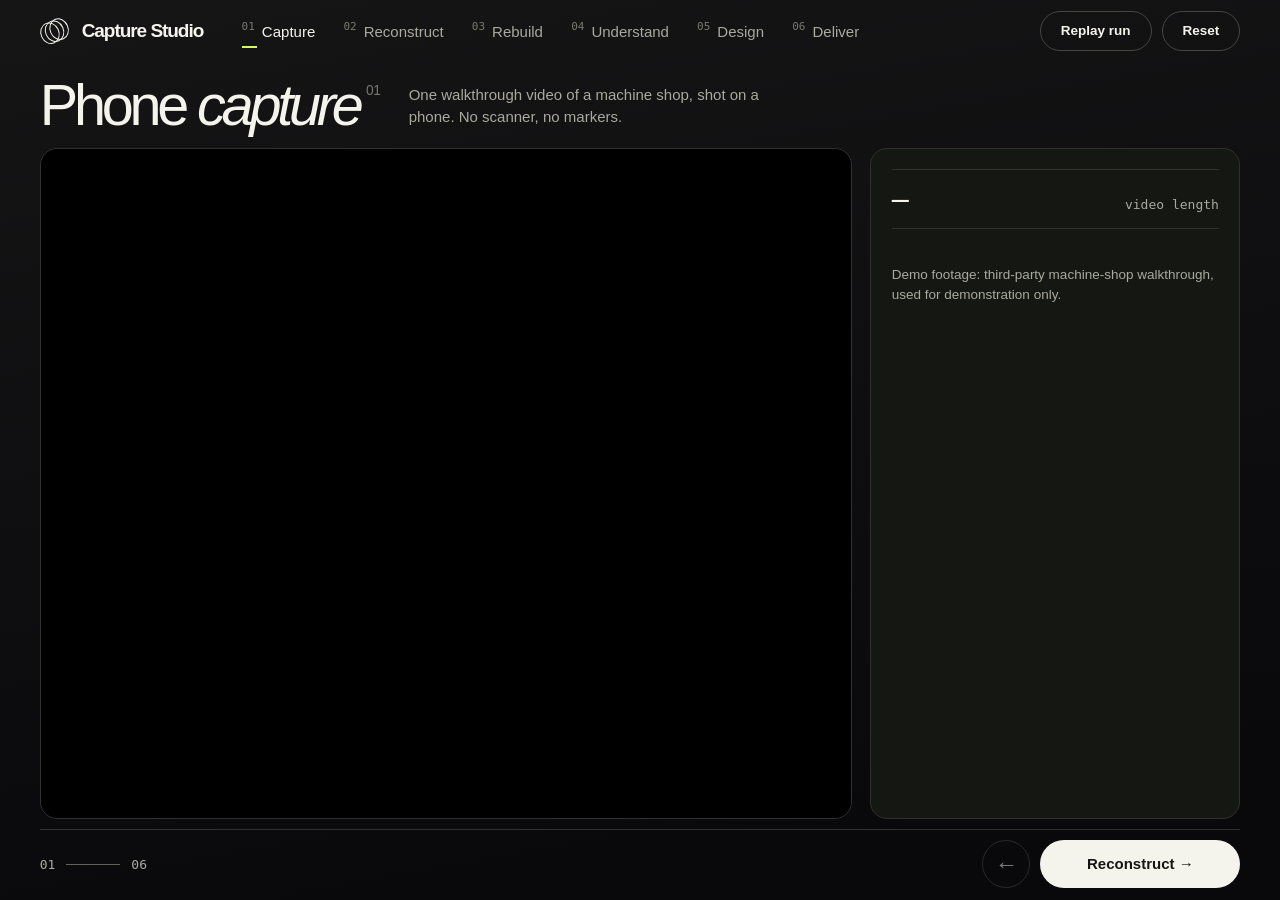
==== commit c457e815: "Main demo link now serves the new frontend (points, hero model, Opus 5.5 recorded run, live-upload p" ====
--- a/web/live/index.html
+++ b/web/live/index.html
@@ -26,9 +26,9 @@
       <a href="#deliver" data-s="deliver">Deliver</a>
     </nav>
     <div class="mast-actions">
-      <span id="agent-state" class="agent-state" hidden style="display:none" title="Inferred from changes in the project state"><i></i><span>Agent idle</span></span>
-      <button id="btn-replay" class="button secondary" title="Replay the recorded agent session">Replay session</button>
-      <button id="btn-reset" class="button secondary" title="Discard the design and refit the as-built model">Reset</button>
+      <span id="agent-state" class="agent-state" title="Inferred from changes in the project state"><i></i><span>Agent idle</span></span>
+      <button id="btn-replay" class="button secondary" title="Play the recorded design run">Replay run</button>
+      <button id="btn-reset" class="button secondary" title="Back to the as-built model (local playback only)">Reset</button>
     </div>
   </header>
 
@@ -41,6 +41,15 @@
     <div class="bench">
       <section id="viewport" class="viewport" aria-label="Stage view">
         <canvas id="gl"></canvas>
+        <div id="pane-video" class="pane"><span>Phone video</span></div>
+        <div id="pane-fpv" class="pane"><span>Point cloud · same moment, first person</span></div>
+        <div id="pane-top" class="pane"><span>Top down · as it is reconstructed</span></div>
+        <div id="recbar" class="recbar">
+          <button id="rec-play" class="button primary small">Pause</button>
+          <input id="rec-scrub" type="range" min="0" max="1" step="0.0005" value="0" aria-label="Scrub the video">
+          <span id="rec-time" class="mono-label">0:00</span>
+          <span id="rec-speed" class="rec-speed"><button data-x="1">1×</button><button data-x="2" aria-pressed="true">2×</button><button data-x="4">4×</button></span>
+        </div>
         <video id="video" src="/data/site.mp4" muted playsinline loop preload="auto"></video>
         <div id="labels"></div>
         <div id="olabels"></div>
@@ -54,7 +63,7 @@
         <div id="vp-caption" class="vp-caption"><b id="vp-tag"></b><span></span></div>
         <div id="pills" class="pills">
           <span class="pill" id="p-code"><i></i>Code</span><span class="pill" id="p-safety"><i></i>Safety</span>
-          <span class="pill" id="p-physics"><i></i>Physics</span><span class="pill" id="p-wishes"><i></i>Wishes</span>
+          <span class="pill" id="p-physics"><i></i>Physics</span><span class="pill" id="p-wishes"><i></i>Wishes</span><span class="pill" id="p-review" hidden title="Independent review by a second model (validation.review)"><i></i>Review</span>
         </div>
         <div id="wipe" class="wipe"><span class="wl">Scan</span><button id="wipe-knob" aria-label="Drag to compare scan and model">⟷</button><span class="wr">Model</span></div>
         <div id="vp-note" class="vp-note"></div>
@@ -100,6 +109,7 @@
           <h3 id="hero-title"></h3>
           <p id="hero-fn" class="fine"></p>
           <div id="hero-meta" class="hero-meta"></div>
+          <div class="stills"></div>
           <div class="mono-label">Parts</div>
           <ul id="hero-parts" class="hero-parts"></ul>
           <form id="hero-form" class="brief">
@@ -111,48 +121,39 @@
         <!-- 05 design -->
         <div class="panel panel-design" data-for="design">
           <form id="brief" class="brief">
-            <label for="brief-text" class="mono-label">Request · click objects to reference them</label>
+            <label for="brief-text" class="mono-label">Brief to the agent</label>
             <div id="mentions" class="mentions"></div>
-            <textarea id="brief-text" rows="3">Add a CNC machining cell with a robot loader in the empty west bay, plus a tool rack. Keep a forklift aisle to the entrance.</textarea>
+            <textarea id="brief-text" rows="3" readonly>Add a CNC machining cell with a robot loader in the empty west bay, plus a tool rack. Keep a forklift aisle to the entrance.</textarea>
             <div id="suggest" class="suggest"></div>
             <div class="brief-actions">
-              <button class="button primary big" id="btn-send" type="submit">Send to agent →</button>
+              <button class="button primary big" id="btn-send" type="submit">Run design →</button><span class="rec-tag" id="rec-tag">Recorded run</span>
               <button class="button secondary" id="btn-replay2" type="button">Replay recorded</button>
             </div>
           </form>
+          <div id="followups" class="followups" hidden><span class="mono-label">Next requests · recorded</span><div class="fu-row"></div></div>
           <div id="hint" class="hint-card" hidden>
-            <b>No agent activity yet.</b> Start the agent in a terminal:
-            <code id="hint-cmd">source .venv/bin/activate &amp;&amp; python scripts/agent_gemini.py --watch --route auto</code>
-            <span class="hint-actions"><button class="button secondary small" id="btn-copy" type="button">Copy command</button><button class="button secondary small" id="btn-replay3" type="button">Replay recorded instead</button></span>
+            <b>No agent is connected.</b> The design step needs Opus 5.5 connected to this server over MCP:
+            <code id="hint-cmd">Opus 5.5 over the MCP server</code>
+            <span class="hint-actions"><button class="button secondary small" id="btn-copy" type="button">Copy MCP URL</button><button class="button secondary small" id="btn-replay3" type="button">Replay recorded instead</button></span>
           </div>
           <div id="scen-wrap" class="scen-wrap" hidden>
             <span class="mono-label">Pre-generated scenarios · instant, then replayed</span>
             <div id="scen" class="scen-row"></div>
           </div>
-          <div class="tiers" title="Gemini model tiers, routed by task difficulty (agent_gemini.py --route auto)">
-            <span class="mono-label">Gemini tiers · intelligence by task difficulty</span>
-            <div class="tier-row">
-              <span class="tier"><b>Carbon</b><small>plan · fix</small></span>
-              <span class="tier"><b>Neon</b><small>edit</small></span>
-              <span class="tier"><b>Argon</b><small>sign-off</small></span>
-              <span class="tier"><b>Hydrogen</b><small>read · wrap up</small></span>
-            </div>
-          </div>
           <div class="feed-head"><span class="mono-label">Agent activity</span><span id="feed-src" class="mono-label dim"></span><button id="btn-skip" class="link-btn" hidden>Skip to end ▸▸</button></div>
           <ol id="feed" class="feed"></ol>
         </div>
-        <!-- 06 deliver -->
+        <!-- 06 deliver: what the recorded run really produced -->
         <div class="panel panel-deliver" data-for="deliver">
           <div class="checks" id="dl-checks"></div>
-          <div class="dl-export">
-            <button class="button primary big" id="btn-export">Export IFC package</button>
-            <span id="export-status" class="fine"></span>
-          </div>
-          <ul id="files" class="files"></ul>
-          <div class="mono-label">Next steps</div>
-          <ol id="next" class="next"></ol>
-          <div class="mono-label">Quantities · proposed work</div>
-          <div id="qty" class="qty"></div>
+          <div class="mono-label">Client requirements</div>
+          <ul id="dl-reqs" class="dl-list"></ul>
+          <div class="mono-label">Site actions before installation</div>
+          <ul id="dl-warn" class="dl-list"></ul>
+          <div class="mono-label">Added by the agent</div>
+          <ul id="dl-added" class="dl-list"></ul>
+          <p class="fine" id="rec-tag2">Recorded run</p>
+          <div hidden><ol id="next"></ol><div id="qty"></div><ul id="files"></ul><span id="export-status"></span><button id="btn-export"></button><div id="review"></div></div>
         </div>
       </aside>
     </div>
@@ -175,6 +176,7 @@
     </div>
   </div>
   <div id="toast" class="toast" role="status"></div>
+  <div id="cursor"><svg width="22" height="22" viewBox="0 0 22 22"><path d="M2 1.5 L2 18 L6.6 13.8 L9.6 20.5 L12.6 19.2 L9.7 12.6 L16 12.4 Z" fill="#fff" stroke="#111" stroke-width="1.3" stroke-linejoin="round"/></svg></div>
 
   <script type="importmap">{ "imports": { "three": "/web/vendor/three.module.js" } }</script>
   <script type="module" src="live.js"></script>
--- a/web/live/live.css
+++ b/web/live/live.css
@@ -53,8 +53,7 @@
 #gl { position: absolute; inset: 0; width: 100%; height: 100%; max-height: none; max-width: none; display: block; cursor: default; }
 #video { position: absolute; z-index: 3; background: #000; transition: all .9s var(--ease); object-fit: cover;
   left: 0; top: 0; width: 100%; height: 100%; border-radius: 0; }
-body[data-stage="cloud"] #video { left: 18px; top: auto; bottom: 18px; width: clamp(220px, 19%, 340px); height: auto; aspect-ratio: 16 / 9.08;
-  border-radius: 12px; box-shadow: 0 14px 40px #000c; border: 1px solid #ffffff22; }
+body[data-stage="cloud"] #video { border-radius: 12px; object-fit: cover; transition: none; }
 body:not([data-stage="capture"]):not([data-stage="cloud"]) #video { opacity: 0; pointer-events: none; left: 18px; top: auto; bottom: 18px; width: 240px; height: 135px; }
 
 .loading { position: absolute; inset: 0; display: grid; place-items: center; color: var(--muted); font: 14px var(--mono); z-index: 2; pointer-events: none; transition: opacity .4s; }
@@ -323,5 +322,127 @@
 @media (max-height: 940px) { #hero-gl { aspect-ratio: 1.9; } .panel-hero h3 { font-size: 22px; } }
 @media (max-height: 940px) { .panel-design:has(.suggest:not(:empty)) .tiers { display: none; } }
 
-/* presenter view: no agent status indicator */
-#agent-state { display: none !important; }
+/* ---------------------------------------------------------------- reconstruct: three synced panes */
+.pane { position: absolute; z-index: 4; pointer-events: none; border: 1px solid #ffffff1f; border-radius: 12px; display: none; }
+.pane span { position: absolute; left: 10px; top: 10px; font: 600 12px var(--mono); padding: 5px 10px; border-radius: 99px; background: #0b0c0bd0; border: 1px solid var(--line); color: var(--ink); }
+#pane-video span { z-index: 5; }
+body[data-stage="cloud"] .pane { display: block; }
+#pane-video { z-index: 5; }
+.recbar { position: absolute; z-index: 6; left: 24px; bottom: 24px; display: none; align-items: center; gap: 12px; padding: 6px 14px 6px 6px; border-radius: 99px;
+  background: #0b0c0bdd; border: 1px solid var(--line); backdrop-filter: blur(8px); }
+body[data-stage="cloud"] .recbar { display: flex; }
+.recbar .button { min-width: 74px; }
+.recbar input[type=range] { width: clamp(160px, 22vw, 380px); accent-color: var(--ok); }
+.rec-speed { display: inline-flex; gap: 2px; }
+.rec-speed button { border: 0; border-radius: 99px; padding: 6px 10px; background: transparent; color: #b4b5ab; font: 600 12px var(--mono); }
+.rec-speed button[aria-pressed="true"] { background: var(--active-surface); color: var(--ok); }
+body[data-stage="cloud"] .vp-note { bottom: 30px; right: 24px; }
+body[data-stage="cloud"] #loading { display: none; }
+
+/* independent review card */
+.review { display: grid; gap: 6px; padding: 12px 14px; border: 1px solid var(--line); border-radius: 12px; background: #10120f; }
+.rv-row { display: grid; grid-template-columns: 1fr 90px 74px; gap: 10px; align-items: center; font-size: 13.5px; }
+.rv-row i { height: 6px; border-radius: 3px; background: #2a2c27; overflow: hidden; }
+.rv-row i b { display: block; height: 100%; background: var(--ok); }
+.rv-row small { font: 12px var(--mono); color: var(--muted); text-align: right; }
+
+/* recording + clean mode */
+#cursor { position: fixed; left: 0; top: 0; width: 22px; height: 22px; z-index: 100; pointer-events: none; display: none; transform: translate(-3px, -2px); filter: drop-shadow(0 2px 4px #000c); }
+#cursor::after { content: ""; position: absolute; left: -12px; top: -12px; width: 46px; height: 46px; border-radius: 50%; border: 2px solid #fff; opacity: 0; }
+#cursor.click::after { animation: ring .5s ease-out; }
+@keyframes ring { from { opacity: .9; transform: scale(.3); } to { opacity: 0; transform: scale(1); } }
+body.clean .agent-state, body.clean .keys, body.clean .hint-card { display: none !important; }
+
+/* ---------------------------------------------------------------- deployed demo: recorded run only */
+#agent-state, #hint, #scen-wrap, .tiers, #suggest, #hero-form, #btn-replay2, [data-act="ask"], #ex-ask, #ex-sel .button { display: none !important; }
+.rec-tag { align-self: center; font: 12px var(--mono); color: var(--dim); }
+.brief textarea[readonly] { color: #d9d9d0; cursor: default; }
+.dl-list { list-style: none; margin: 0; padding: 0; display: grid; }
+.dl-list li { display: grid; grid-template-columns: 18px 1fr; column-gap: 8px; padding: 8px 0; border-top: 1px solid var(--line); font-size: 15px; line-height: 1.35; }
+.dl-list li i { width: 9px; height: 9px; border-radius: 50%; background: #5c5e57; margin-top: 5px; }
+.dl-list li.ok i { background: var(--ok); } .dl-list li.warn i { background: var(--hold); } .dl-list li i.prop { background: #ff8a3d; border-radius: 3px; }
+.dl-list li small { grid-column: 2; font: 12px/1.45 var(--mono); color: var(--muted); }
+
+/* object stills from the video, in the info card */
+.stills { margin: 4px 0 10px; }
+.stills:empty { display: none; }
+.stills-row { display: grid; grid-template-columns: repeat(3, 1fr); gap: 6px; }
+.still { border: 0; padding: 0; background: #1b1d18; border-radius: 9px; overflow: hidden; position: relative; aspect-ratio: 1; display: none; cursor: pointer; }
+.still.ready { display: block; animation: rise .35s var(--ease); }
+.still img { width: 100%; height: 100%; object-fit: cover; display: block; }
+.still small { position: absolute; left: 0; right: 0; bottom: 0; padding: 14px 6px 5px; font: 10.5px var(--mono); color: #f4f3ec; text-align: left;
+  background: linear-gradient(transparent, #000c); }
+.still:hover { outline: 2px solid var(--ok); outline-offset: -2px; }
+.stills .montage { width: 100%; border-radius: 9px; display: block; }
+.stills.has-stills .montage { display: none; }
+.info { width: min(420px, calc(100% - 32px)); }
+.stills-row { grid-template-columns: 2fr 1fr; grid-template-rows: 1fr 1fr; }
+.stills-row.n1 { grid-template-columns: 1fr; grid-template-rows: auto; }
+.stills-row.n2 { grid-template-columns: 1fr 1fr; grid-template-rows: auto; }
+.stills-row.n3 .still:first-child { grid-row: span 2; aspect-ratio: auto; }
+.still small { font-size: 11.5px; }
+
+/* ---------------------------------------------------------------- LIVE mode (live.html) */
+.live-tag, #btn-auto, #btn-upload, .pipe, .waiting, .drop { display: none; }
+body[data-mode="live"] .live-tag { display: inline-flex; align-items: center; gap: 8px; padding: 9px 15px; border-radius: 99px; border: 1px solid #d6f86966; color: var(--ok);
+  font: 600 12.5px var(--mono); white-space: nowrap; }
+body[data-mode="live"] .live-tag i { width: 8px; height: 8px; border-radius: 50%; background: var(--ok); }
+body[data-mode="live"] .live-tag.running i { animation: beat 1.2s ease-in-out infinite; box-shadow: 0 0 10px var(--ok); }
+body[data-mode="live"] #btn-auto, body[data-mode="live"] #btn-upload { display: inline-flex; }
+body[data-mode="live"] #btn-replay, body[data-mode="live"] #btn-reset { display: none; }
+body[data-mode="live"] #agent-state { display: inline-flex !important; }
+body[data-mode="live"] #hint:not([hidden]) { display: grid !important; }
+body[data-mode="live"] .brief textarea { color: var(--ink); cursor: text; }
+.rec-tag.live { color: var(--ok); }
+body[data-mode="live"] .pipe { display: flex; gap: 6px; margin-left: auto; align-self: center; flex-wrap: wrap; justify-content: flex-end; max-width: 56%; }
+.rs { display: grid; grid-template-columns: 14px auto; column-gap: 7px; padding: 7px 11px; border-radius: 12px; border: 1px solid var(--line); background: #10120f; min-width: 118px; }
+.rs i { width: 10px; height: 10px; border-radius: 50%; border: 2px solid #4a4c46; margin-top: 3px; box-sizing: border-box; }
+.rs b { font-size: 13px; font-weight: 600; letter-spacing: -.01em; white-space: nowrap; }
+.rs small { grid-column: 2; font: 11px var(--mono); color: var(--muted); white-space: nowrap; max-width: 220px; overflow: hidden; text-overflow: ellipsis; }
+.rs.running { border-color: #d6f86955; } .rs.running i { border-color: var(--ok); border-top-color: transparent; animation: spin .9s linear infinite; }
+.rs.done i { background: var(--ok); border-color: var(--ok); }
+.rs.failed, .rs.stopped { border-color: #ff6f6166; } .rs.failed i, .rs.stopped i { background: var(--bad); border-color: var(--bad); }
+.rs.failed small, .rs.stopped small { color: #ffb0a8; }
+.rs.skipped { opacity: .55; }
+@keyframes spin { to { transform: rotate(360deg); } }
+body[data-mode="live"] .waiting:not([hidden]) { display: grid; place-content: center; justify-items: center; gap: 10px; position: absolute; inset: 0; z-index: 9; text-align: center;
+  background: radial-gradient(80% 70% at 50% 45%, #1a201bee, #0c0e0cf5); }
+.waiting h3 { margin: 0; font-size: clamp(26px, 2.2vw, 40px); font-weight: 460; letter-spacing: -.05em; }
+.waiting p { color: var(--muted); font-size: 16px; max-width: 52ch; }
+.waiting .spin { width: 42px; height: 42px; border-radius: 50%; border: 3px solid #2c2f29; border-top-color: var(--ok); animation: spin 1s linear infinite; }
+.waiting:not(.running) .spin { animation: none; border-color: #2c2f29; }
+.waiting.failed .spin, .waiting.stopped .spin { border-color: var(--bad); }
+.waiting.failed p, .waiting.stopped p { color: #ffb0a8; }
+body.waiting-data .pane, body.waiting-data .recbar, body.waiting-data .viewsw, body.waiting-data .pills { visibility: hidden; }
+body[data-mode="live"] .drop:not([hidden]) { display: grid; place-items: center; position: absolute; inset: 0; z-index: 10; background: #0c0e0cf2; }
+.drop-card { display: grid; justify-items: center; gap: 14px; padding: 44px 56px; border: 2px dashed #4a4c46; border-radius: 22px; max-width: 620px; text-align: center; }
+.drop.over .drop-card { border-color: var(--ok); background: #d6f86910; }
+.drop-card h3 { margin: 0; font-size: clamp(30px, 2.6vw, 46px); font-weight: 460; letter-spacing: -.055em; }
+.drop-card p { color: var(--muted); font-size: 16px; line-height: 1.5; }
+.drop-card label { cursor: pointer; }
+.drop-bar { width: 100%; height: 6px; border-radius: 3px; background: #2a2c27; overflow: hidden; }
+.drop-bar b { display: block; height: 100%; width: 0; background: var(--ok); transition: width .2s; }
+body.portrait[data-stage="capture"] #video { object-fit: contain; background: #000; }
+body[data-mode="live"] .stage-title { flex-wrap: wrap; row-gap: 8px; }
+body[data-mode="live"] .pipe { flex-basis: 100%; order: 3; max-width: none; justify-content: flex-start; margin: 0; flex-wrap: nowrap; }
+body[data-mode="live"] .rs { flex: 0 1 auto; min-width: 0; }
+body[data-mode="live"] .stage-title h1 { font-size: clamp(36px, min(3.8vw, 6.2vh), 72px); }
+body[data-mode="live"] .pipe { margin-left: 0 !important; width: 100%; justify-content: flex-start !important; gap: 8px; }
+body[data-mode="live"] .rs { flex: 0 0 auto; min-width: 150px; }
+body[data-mode="live"] .rs small { max-width: 260px; }
+#btn-auto i { width: 8px; height: 8px; border-radius: 50%; background: #4a4c46; }
+#btn-auto[aria-pressed="true"] i { background: var(--ok); }
+body[data-mode="live"]:not([data-stage="design"]) #agent-state { display: none !important; }
+@media (max-width: 1600px) { body[data-mode="live"] .masthead nav a::before { display: none; } body[data-mode="live"] .masthead nav { gap: 18px; } body[data-mode="live"] .mast-actions .button { padding: 0 14px; } }
+body[data-mode="live"] #btn-replay3 { display: none !important; }
+
+.followups { display: grid; gap: 8px; }
+.followups[hidden] { display: none; }
+.fu-row { display: grid; gap: 6px; }
+.fu { display: grid; gap: 2px; text-align: left; padding: 10px 14px; border-radius: 12px; border: 1px solid #d6f86955; background: #151a10; }
+.fu b { font-size: 14.5px; font-weight: 600; color: var(--ok); letter-spacing: -.01em; }
+.fu small { font-size: 13px; color: var(--muted); line-height: 1.35; }
+.fu:hover { border-color: var(--ok); }
+
+#gl, #hero-gl { filter: brightness(var(--gl-bright, 1)); }
+body.clean .viewsw { display: none !important; }
